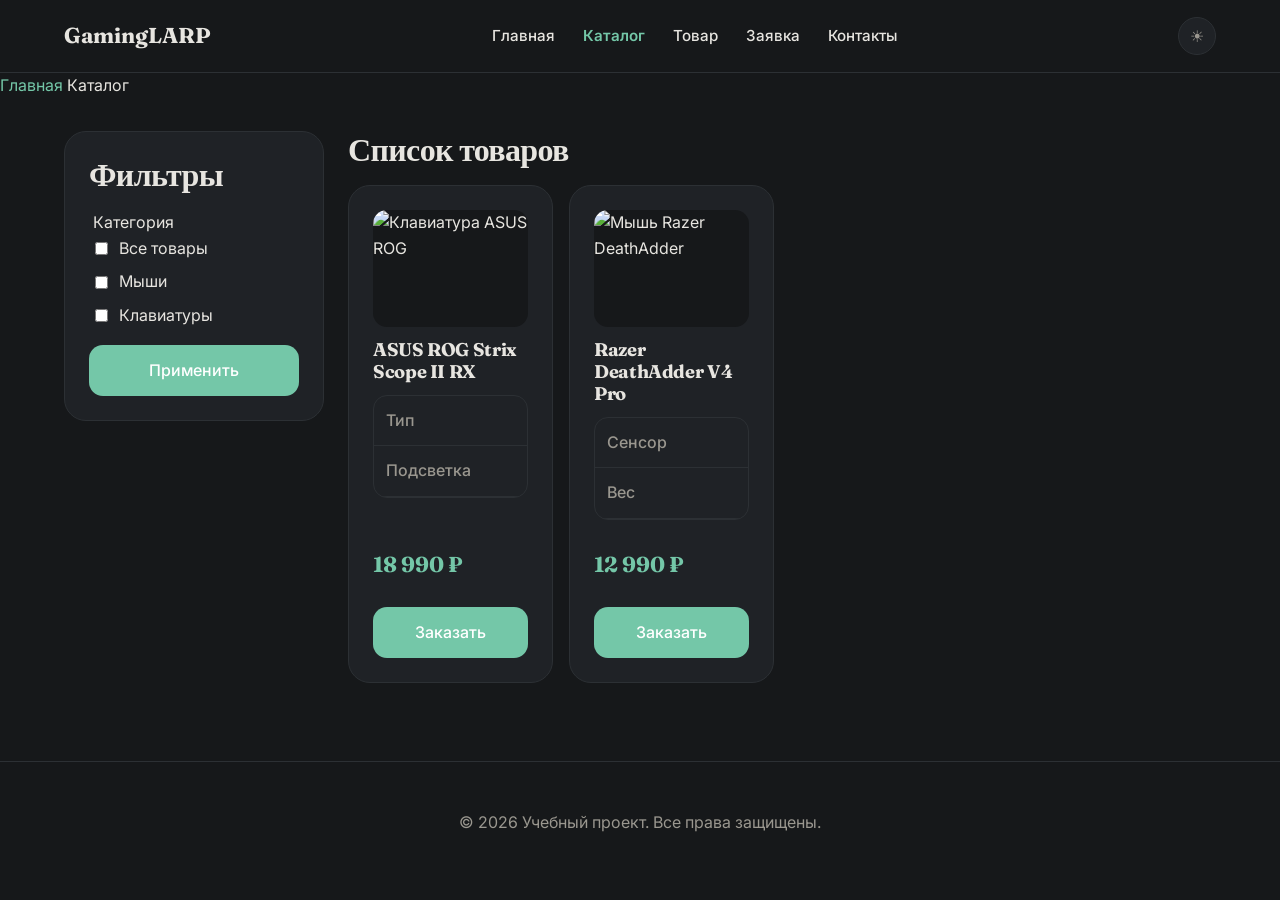
==== catalog.html @ 5a8b4a67 "feat: init responsive project kr3" ====
<!doctype html>
<html lang="ru">
  <head>
    <meta charset="UTF-8" />
    <meta name="viewport" content="width=device-width, initial-scale=1.0" />
    <title>Каталог — Магазин периферии</title>
    <link href="https://fonts.googleapis.com/css2?family=Inter:wght@400;500;600&family=Fraunces:opsz,wght@9..144,700&display=swap" rel="stylesheet" />
    <link rel="stylesheet" href="css/style.css" />
    <link rel="stylesheet" href="css/responsive.css" />
    <script src="js/main.js" defer></script>
  </head>
  <body>
    <a class="skip-link" href="#main">Перейти к основному содержимому</a>
    
    <header class="site-header">
      <div class="site-header__inner">
        <a class="site-header__logo" href="index.html">GamingLARP</a>
        <nav class="site-nav" aria-label="Основная навигация">
          <ul class="site-nav__list">
            <li><a class="site-nav__link" href="index.html">Главная</a></li>
            <li><a class="site-nav__link site-nav__link--active" href="catalog.html" aria-current="page">Каталог</a></li>
            <li><a class="site-nav__link" href="product.html">Товар</a></li>
            <li><a class="site-nav__link" href="order.html">Заявка</a></li>
            <li><a class="site-nav__link" href="contacts.html">Контакты</a></li>
          </ul>
        </nav>
        <button class="theme-toggle" type="button" data-theme-toggle aria-label="Переключить тему">
          <span class="theme-toggle__icon" aria-hidden="true">☾</span>
        </button>
      </div>
    </header>

    <main id="main">
      <nav class="breadcrumbs" aria-label="Хлебные крошки">
        <a class="breadcrumbs__link" href="index.html">Главная</a>
        <span class="breadcrumbs__current">Каталог</span>
      </nav>

      <section class="catalog-layout">
        <aside class="catalog-filters">
          <h2>Фильтры</h2>
          <form class="filters-form" action="#" method="get">
            <fieldset>
              <legend>Категория</legend>
              <label><input type="checkbox" name="category" value="all" /> Все товары</label>
              <label><input type="checkbox" name="category" value="mouse" /> Мыши</label>
              <label><input type="checkbox" name="category" value="keyboard" /> Клавиатуры</label>
            </fieldset>
            <button class="button" type="submit">Применить</button>
          </form>
        </aside>

        <section class="catalog-products">
          <h2>Список товаров</h2>
          <div class="products-grid">
            
            <!-- Карточка 1 -->
            <article class="product-card" data-product-id="keyboard-asus-rog">
              <img src="images/keyboard-asus.jpg" alt="Клавиатура ASUS ROG" class="product-card__image" />
              <h3 class="product-card__title">ASUS ROG Strix Scope II RX</h3>
              <div class="table-wrapper">
                <table class="product-table">
                  <caption class="sr-only">Характеристики клавиатуры ASUS</caption>
                  <tbody>
                    <tr><th>Тип</th><td>Оптико-механическая</td></tr>
                    <tr><th>Подсветка</th><td>RGB Aura Sync</td></tr>
                  </tbody>
                </table>
              </div>
              <p class="product-card__price">18 990 ₽</p>
              <a href="order.html" class="button">Заказать</a>
            </article>

            <!-- Карточка 2 -->
            <article class="product-card" data-product-id="mouse-razer-da">
              <img src="images/mouse-razer.jpg" alt="Мышь Razer DeathAdder" class="product-card__image" />
              <h3 class="product-card__title">Razer DeathAdder V4 Pro</h3>
              <div class="table-wrapper">
                <table class="product-table">
                  <caption class="sr-only">Характеристики мыши Razer</caption>
                  <tbody>
                    <tr><th>Сенсор</th><td>45 000 DPI</td></tr>
                    <tr><th>Вес</th><td>65 г</td></tr>
                  </tbody>
                </table>
              </div>
              <p class="product-card__price">12 990 ₽</p>
              <a href="order.html" class="button">Заказать</a>
            </article>

          </div>
        </section>
      </section>
    </main>

    <footer>
      <p>&copy; 2026 Учебный проект. Все права защищены.</p>
    </footer>
  </body>
</html>
---- css/style.css ----
:root {
  --color-bg: #faf8f5;
  --color-surface: #ffffff;
  --color-text: #2b2a28;
  --color-muted: #6b6862;
  --color-border: #e5e0d8;
  
  --color-primary: #2f6f5e;
  --color-primary-dark: #245448;
  --color-primary-soft: #e6f0ec;
  
  --radius-sm: 8px;
  --radius-md: 14px;
  --radius-lg: 22px;
  --radius-pill: 999px;
  
  --shadow-sm: 0 1px 2px rgba(43, 42, 40, 0.06);
  --shadow-md: 0 6px 20px rgba(43, 42, 40, 0.08);
  --shadow-lg: 0 14px 40px rgba(43, 42, 40, 0.12);
  
  --space-1: 4px;
  --space-2: 8px;
  --space-3: 12px;
  --space-4: 16px;
  --space-5: 24px;
  --space-6: 32px;
  --space-7: 48px;
  --space-8: 64px;
  
  --font-sans: "Inter", "Segoe UI", system-ui, sans-serif;
  --font-display: "Fraunces", "Georgia", serif;
  
  --container: 1200px;
}

/* Тёмная тема */
:root[data-theme="dark"] {
  --color-bg: #16181a;
  --color-surface: #1f2226;
  --color-text: #e7e5e0;
  --color-muted: #9a978f;
  --color-border: #2c3034;
  
  --color-primary: #74c7a8;
  --color-primary-dark: #9adfc4;
  --color-primary-soft: #1e2c27;
  
  --shadow-sm: 0 1px 2px rgba(0, 0, 0, 0.5);
  --shadow-md: 0 6px 20px rgba(0, 0, 0, 0.55);
  --shadow-lg: 0 14px 40px rgba(0, 0, 0, 0.65);
}

/* База */
*,
*::before,
*::after {
  box-sizing: border-box;
}

html {
  scroll-behavior: smooth;
}

body {
  margin: 0;
  font-family: var(--font-sans);
  font-size: 16px;
  line-height: 1.6;
  background: var(--color-bg);
  color: var(--color-text);
  -webkit-font-smoothing: antialiased;
  
  /* Прижимаем футер к низу */
  min-height: 100vh;
  display: flex;
  flex-direction: column;
}

main {
  flex: 1;
}

img {
  max-width: 100%;
  display: block;
}

a {
  color: var(--color-primary);
  text-decoration: none;
  transition: color 0.2s;
}

a:hover {
  color: var(--color-primary-dark);
}

h1, h2, h3, h4 {
  font-family: var(--font-display);
  font-weight: 700;
  line-height: 1.2;
  letter-spacing: -0.02em;
  margin: 0 0 var(--space-4);
  color: var(--color-text);
}

h1 {
  font-size: clamp(2rem, 4vw, 3rem);
}

h2 {
  font-size: clamp(1.5rem, 2.5vw, 2rem);
}

p {
  margin: 0 0 var(--space-4);
}

/* Доступность */
:focus-visible {
  outline: 3px solid var(--color-primary);
  outline-offset: 2px;
}

.sr-only {
  position: absolute;
  width: 1px;
  height: 1px;
  padding: 0;
  margin: -1px;
  overflow: hidden;
  clip: rect(0, 0, 0, 0);
  border: 0;
}

.skip-link {
  position: absolute;
  left: 16px;
  top: -100px;
  z-index: 1000;
  padding: 8px 12px;
  color: #ffffff;
  background-color: #111111;
  border-radius: 6px;
  text-decoration: none;
}

.skip-link:focus {
  top: 16px;
}

/* Контейнеры и кнопки */
.section {
  max-width: var(--container);
  margin: 0 auto;
  padding: var(--space-7) var(--space-5);
}

.button {
  display: inline-flex;
  align-items: center;
  justify-content: center;
  gap: var(--space-2);
  padding: 12px 22px;
  font: inherit;
  font-weight: 500;
  color: #ffffff;
  background: var(--color-primary);
  border: 1px solid transparent;
  border-radius: var(--radius-md);
  cursor: pointer;
  text-decoration: none;
  transition: background 0.2s, transform 0.15s;
}

.button:hover {
  background: var(--color-primary-dark);
  transform: translateY(-1px);
}

/* Шапка */
.site-header {
  position: sticky;
  top: 0;
  z-index: 50;
  background: var(--color-bg);
  border-bottom: 1px solid var(--color-border);
}

.site-header__inner {
  max-width: var(--container);
  margin: 0 auto;
  padding: var(--space-4) var(--space-5);
  display: flex;
  align-items: center;
  justify-content: space-between;
  gap: var(--space-5);
}

.site-header__logo {
  font-family: var(--font-display);
  font-weight: 700;
  font-size: 1.35rem;
  color: var(--color-text);
}

.site-nav__list {
  list-style: none;
  margin: 0;
  padding: 0;
  display: flex;
  align-items: center;
  gap: var(--space-1);
}

.site-nav__link {
  display: inline-block;
  padding: 8px 14px;
  border-radius: var(--radius-sm);
  color: var(--color-text);
  font-weight: 500;
}

.site-nav__link:hover {
  background: var(--color-primary-soft);
}

.site-nav__link--active {
  color: var(--color-primary);
  font-weight: 600;
}

/* Кнопка темы */
.theme-toggle {
  display: inline-grid;
  place-items: center;
  width: 38px;
  height: 38px;
  padding: 0;
  font-size: 1rem;
  color: var(--color-muted);
  background: var(--color-surface);
  border: 1px solid var(--color-border);
  border-radius: var(--radius-pill);
  cursor: pointer;
}

.theme-toggle:hover {
  color: var(--color-primary);
  border-color: var(--color-primary);
}

/* Hero */
.hero {
  position: relative;
  min-height: 60vh;
  display: flex;
  flex-direction: column;
  align-items: center;
  justify-content: center;
  text-align: center;
  padding: var(--space-8) var(--space-5);
  border-bottom: 1px solid var(--color-border);
  background-image: linear-gradient(rgba(22, 24, 26, 0.75), rgba(22, 24, 26, 0.85)), url("../images/hero-bg.jpg");
  background-size: cover;
  background-position: center;
  background-attachment: fixed;
}

.hero h1 {
  margin-bottom: var(--space-4);
  color: #ffffff;
  text-shadow: 0 2px 10px rgba(0, 0, 0, 0.6);
}

.hero p {
  max-width: 620px;
  margin: 0 auto var(--space-5);
  color: #e7e5e0;
  font-size: 1.05rem;
  text-shadow: 0 1px 5px rgba(0, 0, 0, 0.6);
}

/* Сетка товаров и карточки */
.products-grid {
  display: grid;
  grid-template-columns: repeat(auto-fill, minmax(240px, 1fr));
  gap: var(--space-5);
}

.product-card {
  display: flex;
  flex-direction: column;
  gap: var(--space-3);
  padding: var(--space-5);
  background: var(--color-surface);
  border: 1px solid var(--color-border);
  border-radius: var(--radius-lg);
  transition: transform 0.2s;
}

.product-card:hover {
  transform: translateY(-4px);
}

.product-card__image {
  border-radius: var(--radius-md);
  aspect-ratio: 4 / 3;
  object-fit: contain;
  background: var(--color-bg);
}

.product-card__title {
  margin: 0;
  font-size: 1.15rem;
}

.product-card__price {
  margin: auto 0 var(--space-3);
  font-family: var(--font-display);
  font-size: 1.35rem;
  font-weight: 700;
  color: var(--color-primary);
}

/* Каталог */
.catalog-layout {
  max-width: var(--container);
  margin: 0 auto;
  padding: var(--space-6) var(--space-5);
  display: grid;
  grid-template-columns: 260px 1fr;
  gap: var(--space-6);
  align-items: start;
}

.catalog-filters {
  padding: var(--space-5);
  background: var(--color-surface);
  border: 1px solid var(--color-border);
  border-radius: var(--radius-lg);
}

.filters-form {
  display: grid;
  gap: var(--space-4);
}

.filters-form fieldset {
  border: none;
  padding: 0;
  display: grid;
  gap: var(--space-2);
}

.filters-form label {
  display: flex;
  align-items: center;
  gap: var(--space-2);
  cursor: pointer;
}

/* Таблицы */
.table-wrapper {
  overflow-x: auto;
  width: 100%;
  margin-bottom: var(--space-4);
  border: 1px solid var(--color-border);
  border-radius: var(--radius-md);
}

.product-table {
  width: 100%;
  border-collapse: collapse;
  min-width: 400px;
}

.product-table th,
.product-table td {
  padding: 12px;
  border-bottom: 1px solid var(--color-border);
  text-align: left;
}

.product-table th {
  width: 40%;
  color: var(--color-muted);
  font-weight: 500;
}

/* Формы */
.order-form {
  display: grid;
  gap: var(--space-4);
}

.form-field {
  display: grid;
  gap: var(--space-2);
}

.form-field input,
.form-field select,
.form-field textarea {
  width: 100%;
  padding: 10px 12px;
  font: inherit;
  border: 1px solid var(--color-border);
  border-radius: var(--radius-sm);
  background: var(--color-bg);
  color: var(--color-text);
}

.form-actions {
  display: flex;
  gap: var(--space-3);
  border-top: 1px solid var(--color-border);
  padding-top: var(--space-4);
}

.form-actions button {
  padding: 11px 20px;
  border-radius: var(--radius-md);
  border: none;
  background: var(--color-primary);
  color: #ffffff;
  cursor: pointer;
}

/* Инфо-блок и подвал */
.aside-info {
  max-width: var(--container);
  margin: 0 auto var(--space-7);
  padding: var(--space-6);
  background: var(--color-primary-soft);
  border-radius: var(--radius-lg);
  border: 1px solid var(--color-border);
}

.aside-info h2 {
  margin-bottom: var(--space-3);
}

.aside-info p {
  margin: 0;
  color: var(--color-muted);
}

footer {
  padding: var(--space-7) var(--space-5);
  text-align: center;
  color: var(--color-muted);
  border-top: 1px solid var(--color-border);
}
---- css/responsive.css ----
body {
  overflow-x: hidden; 
}

.section {
  padding-inline: 16px;
  padding-block: 24px;
}


.site-header__inner {
  flex-direction: column;
  align-items: center;
  gap: 16px;
  padding-block: 16px;
}

.site-nav__list {
  flex-direction: row;
  flex-wrap: wrap;
  justify-content: center;
  gap: 8px;
}

.site-nav__link {
  display: block;
  padding: 8px 12px;
  font-size: 0.95rem;
}

/* Сетки и каталог */
.products-grid {
  grid-template-columns: 1fr;
  gap: 16px;
}

.catalog-layout {
  display: flex;
  flex-direction: column;
  gap: 24px;
}

.catalog-filters {
  position: static;
  width: 100%;
}

/* Формы */
.order-form {
  grid-template-columns: 1fr;
}

.form-actions {
  flex-direction: column-reverse;
}

.form-actions button {
  width: 100%;
}

/* Hero на мобильных */
.hero {
  background-attachment: scroll;
  min-height: 40vh;
}

.hero h1 {
  font-size: 2rem;
}

.hero p {
  font-size: 1rem;
}

/* =========================================================
   Медиазапросы (Mobile First)
   ========================================================= */

/* Планшеты (от 640px) */
@media (min-width: 640px) {
  .section {
    padding-inline: 24px;
  }

  .products-grid {
    grid-template-columns: repeat(2, minmax(0, 1fr));
  }

  .form-actions {
    flex-direction: row;
  }

  .form-actions button {
    width: auto;
  }
}

/* Планшеты горизонтально (от 768px) */
@media (min-width: 768px) {
  .site-header__inner {
    flex-direction: row;
    justify-content: space-between;
  }

  .site-nav__list {
    flex-wrap: nowrap;
    gap: 4px;
  }

  .order-form {
    grid-template-columns: repeat(2, minmax(0, 1fr));
  }

  .form-field--wide {
    grid-column: 1 / -1;
  }
}

/* Десктоп (от 1024px) */
@media (min-width: 1024px) {
  .section {
    padding-inline: 32px;
    padding-block: 48px;
  }

  .products-grid {
    grid-template-columns: repeat(3, minmax(0, 1fr));
  }

  .catalog-layout {
    display: grid;
    grid-template-columns: 260px minmax(0, 1fr);
    align-items: start;
  }

  .catalog-filters {
    position: sticky;
    top: 90px;
  }
}

/* Широкий десктоп (от 1280px) */
@media (min-width: 1280px) {
  .products-grid {
    grid-template-columns: repeat(4, minmax(0, 1fr));
  }
}
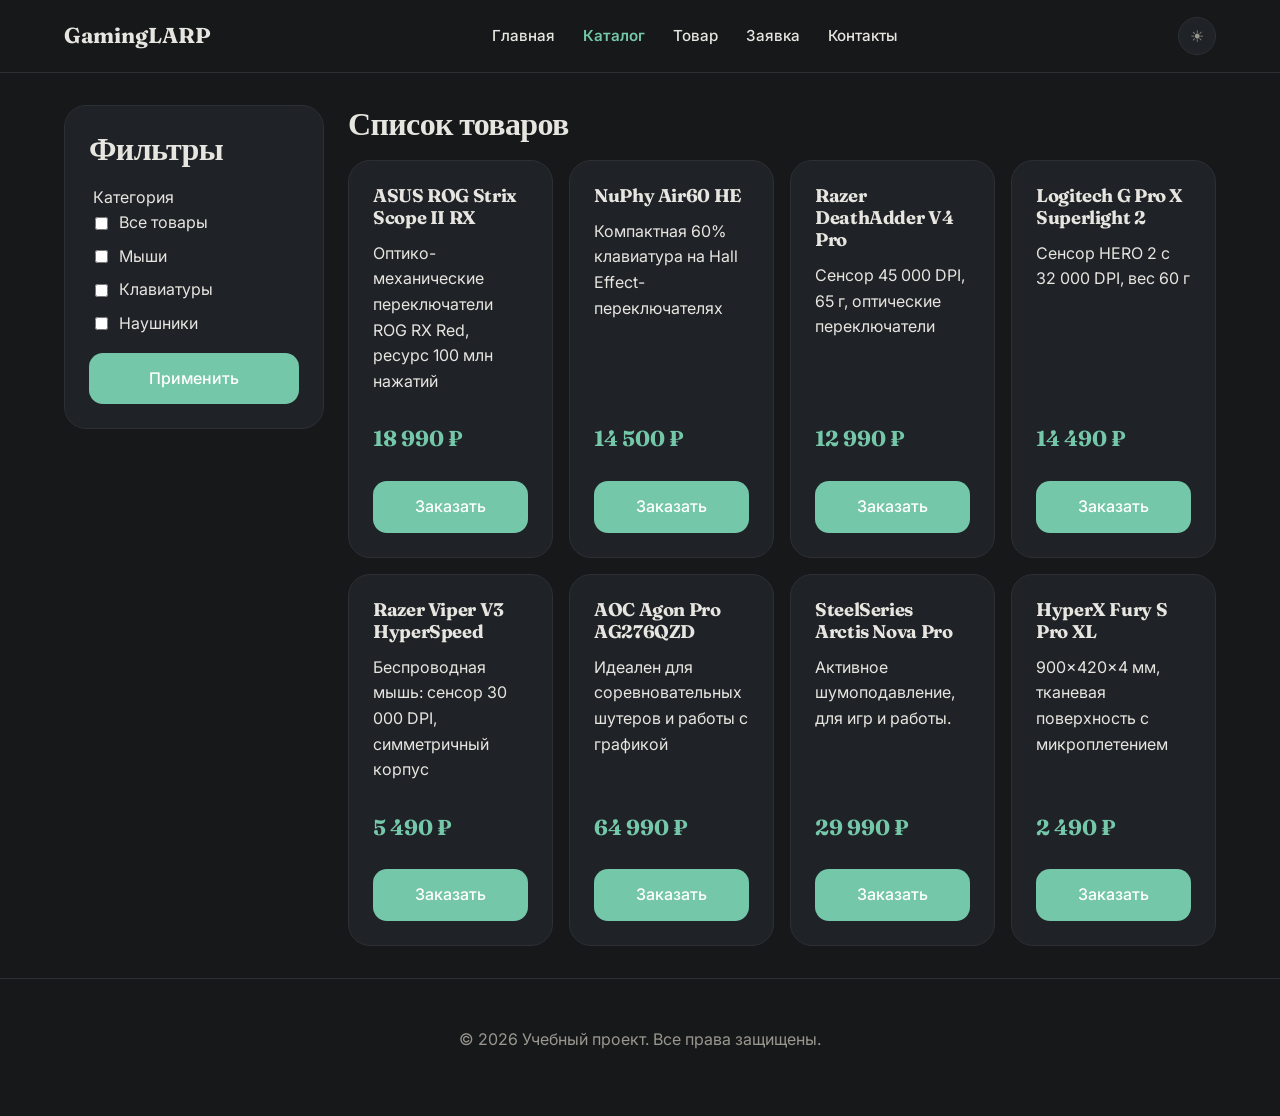
==== commit 5c4026e3: "feature: dorabotki" ====
--- a/catalog.html
+++ b/catalog.html
@@ -4,6 +4,14 @@
     <meta charset="UTF-8" />
     <meta name="viewport" content="width=device-width, initial-scale=1.0" />
     <title>Каталог — Магазин периферии</title>
+    <script>
+      (function () { 
+        try { 
+          var s = localStorage.getItem("shop:theme"); 
+          document.documentElement.dataset.theme = s || "dark"; 
+        } catch (e) {} 
+      })();
+    </script>
     <link href="https://fonts.googleapis.com/css2?family=Inter:wght@400;500;600&family=Fraunces:opsz,wght@9..144,700&display=swap" rel="stylesheet" />
     <link rel="stylesheet" href="css/style.css" />
     <link rel="stylesheet" href="css/responsive.css" />
@@ -31,12 +39,8 @@
     </header>
 
     <main id="main">
-      <nav class="breadcrumbs" aria-label="Хлебные крошки">
-        <a class="breadcrumbs__link" href="index.html">Главная</a>
-        <span class="breadcrumbs__current">Каталог</span>
-      </nav>
-
       <section class="catalog-layout">
+     
         <aside class="catalog-filters">
           <h2>Фильтры</h2>
           <form class="filters-form" action="#" method="get">
@@ -45,47 +49,94 @@
               <label><input type="checkbox" name="category" value="all" /> Все товары</label>
               <label><input type="checkbox" name="category" value="mouse" /> Мыши</label>
               <label><input type="checkbox" name="category" value="keyboard" /> Клавиатуры</label>
+              <label><input type="checkbox" name="category" value="audio" /> Наушники</label>
             </fieldset>
             <button class="button" type="submit">Применить</button>
           </form>
         </aside>
 
+      
         <section class="catalog-products">
           <h2>Список товаров</h2>
-          <div class="products-grid">
+          
+                   <div class="products-grid">
             
-            <!-- Карточка 1 -->
-            <article class="product-card" data-product-id="keyboard-asus-rog">
-              <img src="images/keyboard-asus.jpg" alt="Клавиатура ASUS ROG" class="product-card__image" />
+           
+            <article class="product-card">
               <h3 class="product-card__title">ASUS ROG Strix Scope II RX</h3>
-              <div class="table-wrapper">
-                <table class="product-table">
-                  <caption class="sr-only">Характеристики клавиатуры ASUS</caption>
-                  <tbody>
-                    <tr><th>Тип</th><td>Оптико-механическая</td></tr>
-                    <tr><th>Подсветка</th><td>RGB Aura Sync</td></tr>
-                  </tbody>
-                </table>
-              </div>
+              <p class="product-card__description">
+                Оптико-механические переключатели ROG RX Red, ресурс 100 млн нажатий
+              </p>
               <p class="product-card__price">18 990 ₽</p>
-              <a href="order.html" class="button">Заказать</a>
+              <a href="product.html" class="button">Заказать</a>
             </article>
 
-            <!-- Карточка 2 -->
-            <article class="product-card" data-product-id="mouse-razer-da">
-              <img src="images/mouse-razer.jpg" alt="Мышь Razer DeathAdder" class="product-card__image" />
+            <article class="product-card">
+              <h3 class="product-card__title">NuPhy Air60 HE</h3>
+              <p class="product-card__description">
+                Компактная 60% клавиатура на Hall Effect-переключателях
+              </p>
+              <p class="product-card__price">14 500 ₽</p>
+              <a href="product.html" class="button">Заказать</a>
+            </article>
+
+         
+            <article class="product-card">
               <h3 class="product-card__title">Razer DeathAdder V4 Pro</h3>
-              <div class="table-wrapper">
-                <table class="product-table">
-                  <caption class="sr-only">Характеристики мыши Razer</caption>
-                  <tbody>
-                    <tr><th>Сенсор</th><td>45 000 DPI</td></tr>
-                    <tr><th>Вес</th><td>65 г</td></tr>
-                  </tbody>
-                </table>
-              </div>
+              <p class="product-card__description">
+                Сенсор 45 000 DPI, 65 г, оптические переключатели
+              </p>
               <p class="product-card__price">12 990 ₽</p>
-              <a href="order.html" class="button">Заказать</a>
+              <a href="product.html" class="button">Заказать</a>
+            </article>
+
+         
+            <article class="product-card">
+              <h3 class="product-card__title">Logitech G Pro X Superlight 2</h3>
+              <p class="product-card__description">
+                Сенсор HERO 2 с 32 000 DPI, вес 60 г
+              </p>
+              <p class="product-card__price">14 490 ₽</p>
+              <a href="product.html" class="button">Заказать</a>
+            </article>
+
+           
+            <article class="product-card">
+              <h3 class="product-card__title">Razer Viper V3 HyperSpeed</h3>
+              <p class="product-card__description">
+                Беспроводная мышь: сенсор 30 000 DPI, симметричный корпус
+              </p>
+              <p class="product-card__price">5 490 ₽</p>
+              <a href="product.html" class="button">Заказать</a>
+            </article>
+
+            <article class="product-card">
+              <h3 class="product-card__title">AOC Agon Pro AG276QZD</h3>
+              <p class="product-card__description">
+                Идеален для соревновательных шутеров и работы с графикой
+              </p>
+              <p class="product-card__price">64 990 ₽</p>
+              <a href="product.html" class="button">Заказать</a>
+            </article>
+
+          
+            <article class="product-card">
+              <h3 class="product-card__title">SteelSeries Arctis Nova Pro</h3>
+              <p class="product-card__description">
+                Активное шумоподавление, для игр и работы.
+              </p>
+              <p class="product-card__price">29 990 ₽</p>
+              <a href="product.html" class="button">Заказать</a>
+            </article>
+
+          
+            <article class="product-card">
+              <h3 class="product-card__title">HyperX Fury S Pro XL</h3>
+              <p class="product-card__description">
+                900×420×4 мм, тканевая поверхность с микроплетением
+              </p>
+              <p class="product-card__price">2 490 ₽</p>
+              <a href="product.html" class="button">Заказать</a>
             </article>
 
           </div>
--- a/css/responsive.css
+++ b/css/responsive.css
@@ -30,7 +30,7 @@
   font-size: 0.95rem;
 }
 
-/* Сетки и каталог */
+
 .products-grid {
   grid-template-columns: 1fr;
   gap: 16px;
@@ -47,7 +47,7 @@
   width: 100%;
 }
 
-/* Формы */
+
 .order-form {
   grid-template-columns: 1fr;
 }
@@ -60,7 +60,7 @@
   width: 100%;
 }
 
-/* Hero на мобильных */
+
 .hero {
   background-attachment: scroll;
   min-height: 40vh;
@@ -74,11 +74,7 @@
   font-size: 1rem;
 }
 
-/* =========================================================
-   Медиазапросы (Mobile First)
-   ========================================================= */
 
-/* Планшеты (от 640px) */
 @media (min-width: 640px) {
   .section {
     padding-inline: 24px;
@@ -97,7 +93,7 @@
   }
 }
 
-/* Планшеты горизонтально (от 768px) */
+
 @media (min-width: 768px) {
   .site-header__inner {
     flex-direction: row;
@@ -118,7 +114,7 @@
   }
 }
 
-/* Десктоп (от 1024px) */
+
 @media (min-width: 1024px) {
   .section {
     padding-inline: 32px;
@@ -141,7 +137,7 @@
   }
 }
 
-/* Широкий десктоп (от 1280px) */
+
 @media (min-width: 1280px) {
   .products-grid {
     grid-template-columns: repeat(4, minmax(0, 1fr));
